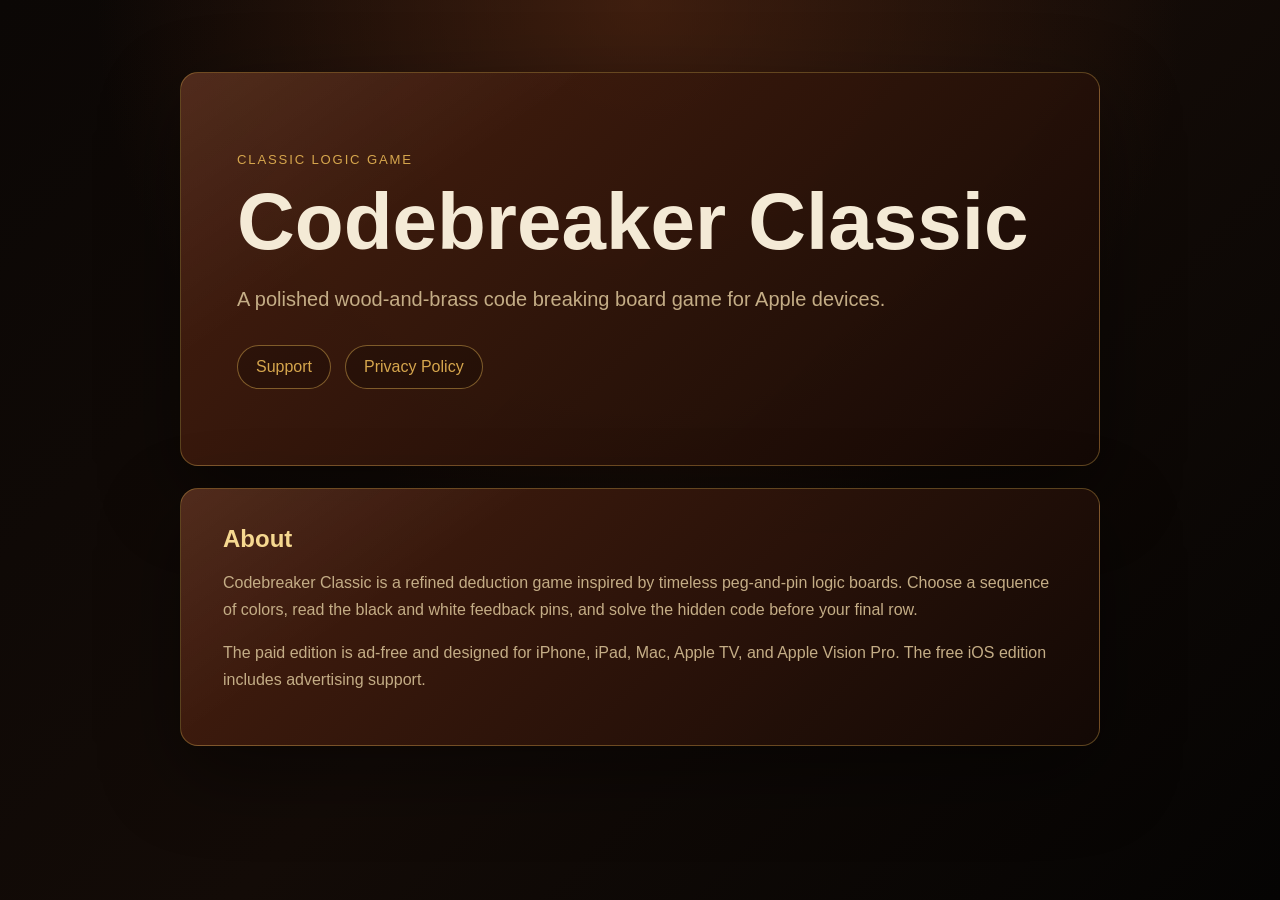
==== codebreaker-classic/index.html @ 2002f567 "Add Codebreaker Classic pages" ====
<!doctype html>
<html lang="en">
<head>
  <meta charset="utf-8">
  <meta name="viewport" content="width=device-width, initial-scale=1">
  <title>Codebreaker Classic</title>
  <meta name="description" content="Support and information for Codebreaker Classic.">
  <link rel="stylesheet" href="styles.css">
</head>
<body>
  <main class="page">
    <section class="hero">
      <p class="eyebrow">Classic logic game</p>
      <h1>Codebreaker Classic</h1>
      <p class="lead">A polished wood-and-brass code breaking board game for Apple devices.</p>
      <div class="links">
        <a href="support.html">Support</a>
        <a href="privacy.html">Privacy Policy</a>
      </div>
    </section>

    <section class="content">
      <h2>About</h2>
      <p>
        Codebreaker Classic is a refined deduction game inspired by timeless peg-and-pin logic boards.
        Choose a sequence of colors, read the black and white feedback pins, and solve the hidden code
        before your final row.
      </p>
      <p>
        The paid edition is ad-free and designed for iPhone, iPad, Mac, Apple TV, and Apple Vision Pro.
        The free iOS edition includes advertising support.
      </p>
    </section>
  </main>
</body>
</html>
---- codebreaker-classic/styles.css ----
:root {
  color-scheme: dark;
  --bg: #130b07;
  --panel: #24120a;
  --wood: #4b2110;
  --brass: #d6a64d;
  --text: #f4ead6;
  --muted: #c4ad86;
}

* {
  box-sizing: border-box;
}

body {
  margin: 0;
  min-height: 100vh;
  font-family: -apple-system, BlinkMacSystemFont, "Segoe UI", sans-serif;
  background:
    radial-gradient(circle at top, rgba(92, 43, 20, 0.62), transparent 34rem),
    linear-gradient(135deg, #0b0705, var(--bg) 52%, #050403);
  color: var(--text);
}

a {
  color: var(--brass);
}

.page {
  width: min(920px, calc(100% - 40px));
  margin: 0 auto;
  padding: 72px 0;
}

.hero,
.content {
  border: 1px solid rgba(214, 166, 77, 0.36);
  border-radius: 18px;
  background:
    linear-gradient(145deg, rgba(255, 255, 255, 0.06), transparent 28%),
    linear-gradient(135deg, rgba(75, 33, 16, 0.92), rgba(20, 9, 5, 0.94));
  box-shadow: 0 28px 80px rgba(0, 0, 0, 0.42);
}

.hero {
  padding: 76px 56px;
}

.hero.compact {
  padding: 52px 48px;
}

.eyebrow {
  margin: 0 0 12px;
  color: var(--brass);
  font-size: 0.82rem;
  letter-spacing: 0.14em;
  text-transform: uppercase;
}

h1 {
  margin: 0;
  font-size: clamp(2.5rem, 7vw, 5rem);
  line-height: 0.98;
}

h2 {
  margin: 34px 0 10px;
  color: #f6d890;
}

h2:first-child {
  margin-top: 0;
}

.lead {
  max-width: 680px;
  margin: 22px 0 0;
  color: var(--muted);
  font-size: 1.25rem;
  line-height: 1.55;
}

.links {
  display: flex;
  gap: 14px;
  flex-wrap: wrap;
  margin-top: 30px;
}

.links a {
  padding: 12px 18px;
  border: 1px solid rgba(214, 166, 77, 0.5);
  border-radius: 999px;
  text-decoration: none;
  background: rgba(0, 0, 0, 0.22);
}

.content {
  margin-top: 22px;
  padding: 36px 42px;
}

p {
  color: var(--muted);
  line-height: 1.7;
}

.small {
  margin-top: 34px;
  font-size: 0.95rem;
}

@media (max-width: 640px) {
  .page {
    width: min(100% - 24px, 920px);
    padding: 28px 0;
  }

  .hero,
  .hero.compact,
  .content {
    padding: 28px 24px;
  }
}
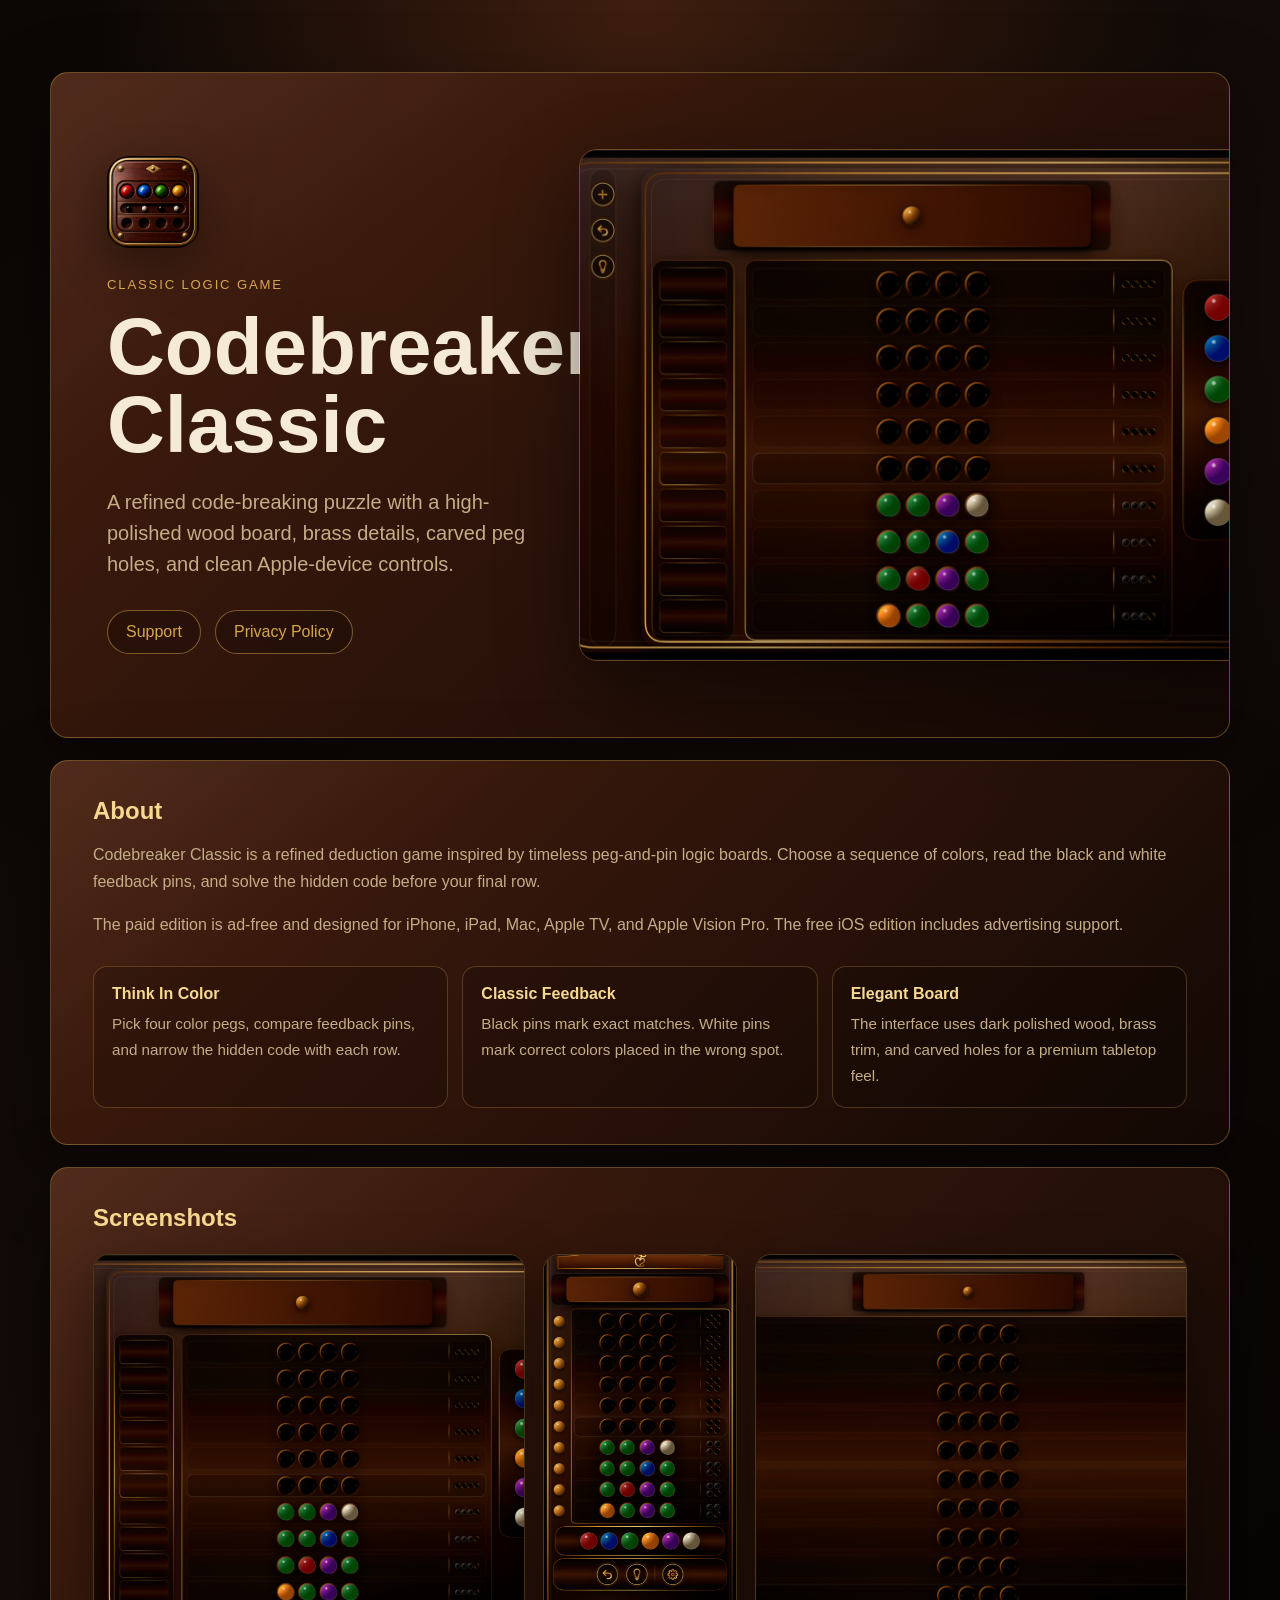
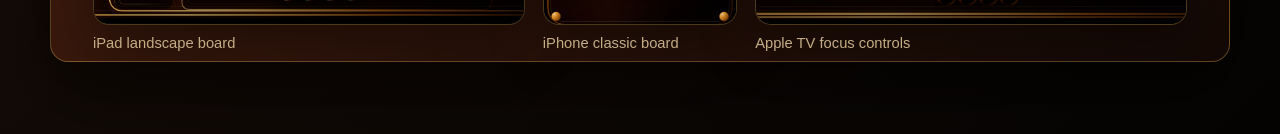
==== commit 0c60988d: "Add Codebreaker Classic screenshots and intro" ====
--- a/codebreaker-classic/index.html
+++ b/codebreaker-classic/index.html
@@ -4,18 +4,27 @@
   <meta charset="utf-8">
   <meta name="viewport" content="width=device-width, initial-scale=1">
   <title>Codebreaker Classic</title>
-  <meta name="description" content="Support and information for Codebreaker Classic.">
+  <meta name="description" content="Codebreaker Classic is a polished wood-and-brass logic puzzle game for iPhone, iPad, Mac, Apple TV, and Apple Vision Pro.">
   <link rel="stylesheet" href="styles.css">
 </head>
 <body>
   <main class="page">
-    <section class="hero">
-      <p class="eyebrow">Classic logic game</p>
-      <h1>Codebreaker Classic</h1>
-      <p class="lead">A polished wood-and-brass code breaking board game for Apple devices.</p>
-      <div class="links">
-        <a href="support.html">Support</a>
-        <a href="privacy.html">Privacy Policy</a>
+    <section class="hero home-hero">
+      <div class="hero-copy">
+        <img class="app-icon" src="assets/app-icon.png" alt="Codebreaker Classic app icon">
+        <p class="eyebrow">Classic logic game</p>
+        <h1>Codebreaker Classic</h1>
+        <p class="lead">
+          A refined code-breaking puzzle with a high-polished wood board, brass details,
+          carved peg holes, and clean Apple-device controls.
+        </p>
+        <div class="links">
+          <a href="support.html">Support</a>
+          <a href="privacy.html">Privacy Policy</a>
+        </div>
+      </div>
+      <div class="hero-shot">
+        <img src="assets/ipad-progress.png" alt="Codebreaker Classic gameplay on iPad">
       </div>
     </section>
 
@@ -30,6 +39,39 @@
         The paid edition is ad-free and designed for iPhone, iPad, Mac, Apple TV, and Apple Vision Pro.
         The free iOS edition includes advertising support.
       </p>
+
+      <div class="feature-grid" aria-label="Game highlights">
+        <article>
+          <h3>Think In Color</h3>
+          <p>Pick four color pegs, compare feedback pins, and narrow the hidden code with each row.</p>
+        </article>
+        <article>
+          <h3>Classic Feedback</h3>
+          <p>Black pins mark exact matches. White pins mark correct colors placed in the wrong spot.</p>
+        </article>
+        <article>
+          <h3>Elegant Board</h3>
+          <p>The interface uses dark polished wood, brass trim, and carved holes for a premium tabletop feel.</p>
+        </article>
+      </div>
+    </section>
+
+    <section class="content">
+      <h2>Screenshots</h2>
+      <div class="screenshots">
+        <figure class="wide-shot">
+          <img src="assets/ipad-progress.png" alt="Landscape iPad board with guesses and feedback pins">
+          <figcaption>iPad landscape board</figcaption>
+        </figure>
+        <figure>
+          <img src="assets/iphone-progress.png" alt="Portrait iPhone board with color pegs">
+          <figcaption>iPhone classic board</figcaption>
+        </figure>
+        <figure class="wide-shot">
+          <img src="assets/tvos-focused.png" alt="Apple TV gameplay with a focused color peg">
+          <figcaption>Apple TV focus controls</figcaption>
+        </figure>
+      </div>
     </section>
   </main>
 </body>
--- a/codebreaker-classic/styles.css
+++ b/codebreaker-classic/styles.css
@@ -27,7 +27,7 @@
 }
 
 .page {
-  width: min(920px, calc(100% - 40px));
+  width: min(1180px, calc(100% - 40px));
   margin: 0 auto;
   padding: 72px 0;
 }
@@ -46,6 +46,39 @@
   padding: 76px 56px;
 }
 
+.home-hero {
+  display: grid;
+  grid-template-columns: minmax(0, 0.72fr) minmax(360px, 1fr);
+  gap: 44px;
+  align-items: center;
+  overflow: hidden;
+}
+
+.hero-copy {
+  min-width: 0;
+}
+
+.app-icon {
+  width: 92px;
+  height: 92px;
+  margin-bottom: 22px;
+  border-radius: 22px;
+  box-shadow: 0 18px 48px rgba(0, 0, 0, 0.38);
+}
+
+.hero-shot {
+  position: relative;
+  margin-right: -88px;
+}
+
+.hero-shot img {
+  display: block;
+  width: 100%;
+  border: 1px solid rgba(214, 166, 77, 0.34);
+  border-radius: 18px;
+  box-shadow: 0 28px 80px rgba(0, 0, 0, 0.48);
+}
+
 .hero.compact {
   padding: 52px 48px;
 }
@@ -69,6 +102,12 @@
   color: #f6d890;
 }
 
+h3 {
+  margin: 0 0 8px;
+  color: #f6d890;
+  font-size: 1rem;
+}
+
 h2:first-child {
   margin-top: 0;
 }
@@ -106,6 +145,65 @@
   line-height: 1.7;
 }
 
+.feature-grid {
+  display: grid;
+  grid-template-columns: repeat(3, 1fr);
+  gap: 14px;
+  margin-top: 28px;
+}
+
+.feature-grid article {
+  min-width: 0;
+  padding: 18px;
+  border: 1px solid rgba(214, 166, 77, 0.28);
+  border-radius: 14px;
+  background: rgba(0, 0, 0, 0.18);
+}
+
+.feature-grid p {
+  margin: 0;
+  font-size: 0.95rem;
+}
+
+.screenshots {
+  display: grid;
+  grid-template-columns: 1.2fr 0.54fr 1.2fr;
+  gap: 18px;
+  align-items: stretch;
+  margin-top: 22px;
+}
+
+figure {
+  margin: 0;
+}
+
+figure img {
+  display: block;
+  width: 100%;
+  height: 100%;
+  max-height: 520px;
+  object-fit: cover;
+  object-position: center;
+  border: 1px solid rgba(214, 166, 77, 0.32);
+  border-radius: 16px;
+  background: #080604;
+  box-shadow: 0 20px 54px rgba(0, 0, 0, 0.38);
+}
+
+.wide-shot img {
+  aspect-ratio: 4 / 3;
+}
+
+figure:not(.wide-shot) img {
+  aspect-ratio: 9 / 16;
+}
+
+figcaption {
+  margin-top: 10px;
+  color: var(--muted);
+  font-size: 0.92rem;
+}
+
 .small {
   margin-top: 34px;
   font-size: 0.95rem;
@@ -113,7 +211,7 @@
 
 @media (max-width: 640px) {
   .page {
-    width: min(100% - 24px, 920px);
+    width: min(100% - 24px, 1180px);
     padding: 28px 0;
   }
 
@@ -122,4 +220,18 @@
   .content {
     padding: 28px 24px;
   }
-}
+
+  .home-hero,
+  .feature-grid,
+  .screenshots {
+    grid-template-columns: 1fr;
+  }
+
+  .hero-shot {
+    margin: 4px -12px -12px;
+  }
+
+  figure img {
+    max-height: none;
+  }
+}
